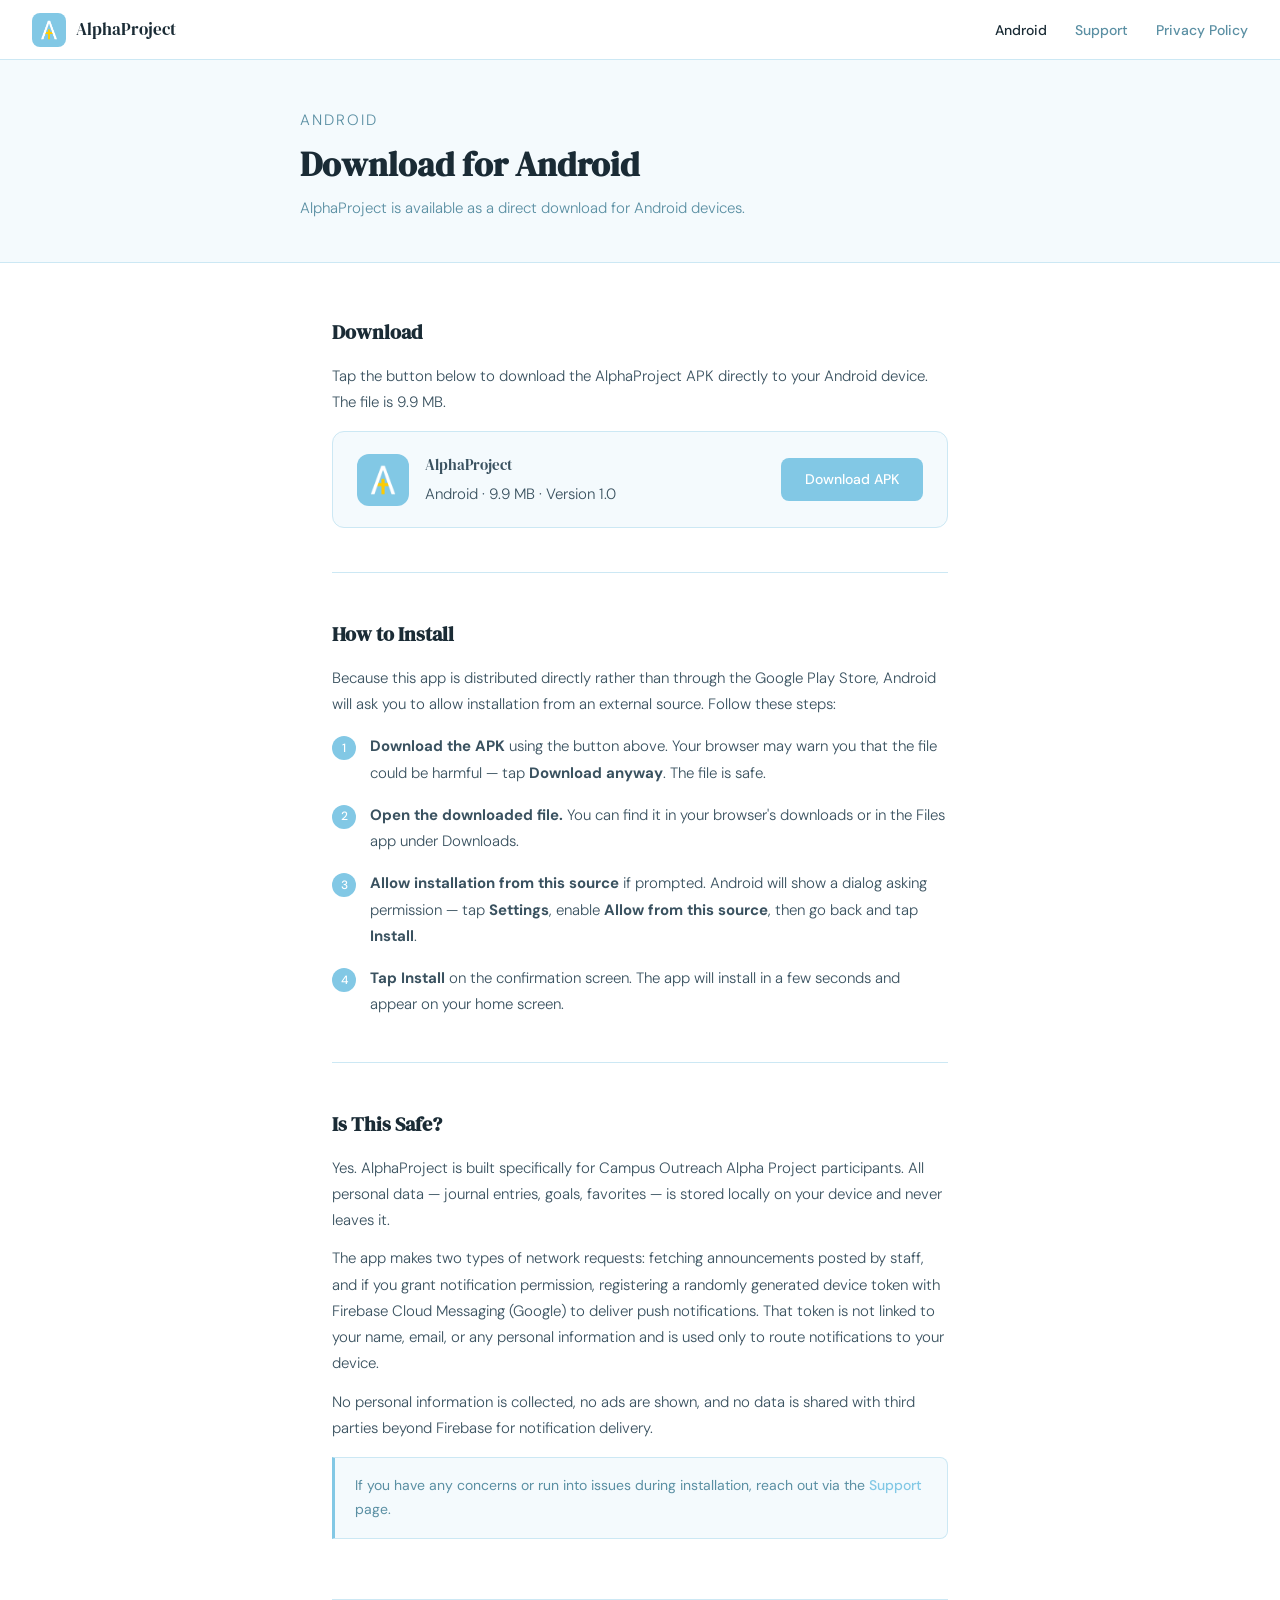
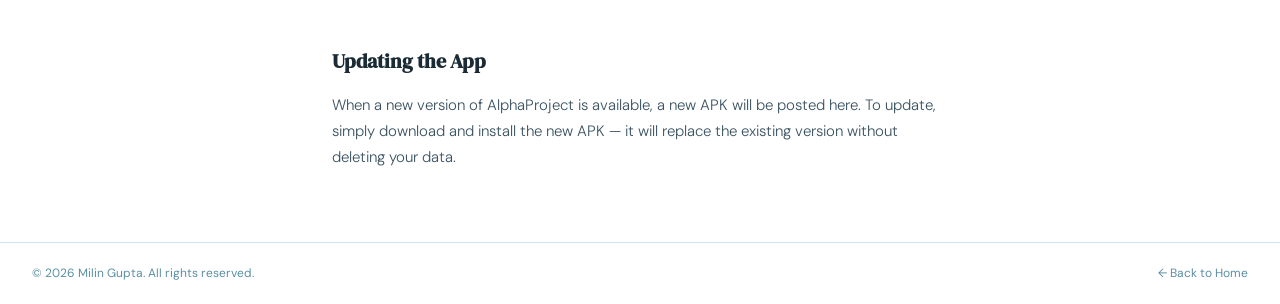
==== android.html @ f208bbdb "Add android app download page" ====
<!DOCTYPE html>
<html lang="en">
<head>
  <meta charset="UTF-8">
  <meta name="viewport" content="width=device-width, initial-scale=1.0">
  <meta name="color-scheme" content="light only">
  <title>Android — AlphaProject</title>
  <link rel="icon" type="image/png" href="icon.png">
  <link href="https://fonts.googleapis.com/css2?family=DM+Serif+Display&family=DM+Sans:wght@300;400;500&display=swap" rel="stylesheet">
  <link rel="stylesheet" href="styles.css">
  <script src="script.js" defer></script>
</head>
<body>

  <nav>
    <a class="nav-brand" href="index.html">
      <img class="nav-img" src="icon.png" alt="AlphaProject">
      <span class="nav-name">AlphaProject</span>
    </a>
    <ul class="nav-links" id="nav-links">
      <li><a href="android.html" class="active">Android</a></li>
      <li><a href="support.html">Support</a></li>
      <li><a href="privacy.html">Privacy Policy</a></li>
    </ul>
    <button class="nav-hamburger" id="nav-hamburger" aria-label="Toggle navigation">
      <span></span><span></span><span></span>
    </button>
  </nav>

  <div class="page-header">
    <div class="page-header-inner">
      <p class="page-label">Android</p>
      <h1>Download for Android</h1>
      <p>AlphaProject is available as a direct download for Android devices.</p>
    </div>
  </div>

  <div class="content">

    <div class="section">
      <h2>Download</h2>
      <p>Tap the button below to download the AlphaProject APK directly to your Android device. The file is 9.9 MB.</p>
      <div class="download-block">
        <img class="download-icon" src="icon.png" alt="AlphaProject">
        <div class="download-info">
          <p class="download-name">AlphaProject</p>
          <p class="download-meta">Android · 9.9 MB · Version 1.0</p>
        </div>
        <a class="download-btn" href="download/AlphaProject.apk" download>Download APK</a>
      </div>
    </div>

    <div class="section">
      <h2>How to Install</h2>
      <p>Because this app is distributed directly rather than through the Google Play Store, Android will ask you to allow installation from an external source. Follow these steps:</p>
      <ol class="install-steps">
        <li>
          <span class="step-num">1</span>
          <div>
            <strong>Download the APK</strong> using the button above. Your browser may warn you that the file could be harmful — tap <strong>Download anyway</strong>. The file is safe.
          </div>
        </li>
        <li>
          <span class="step-num">2</span>
          <div>
            <strong>Open the downloaded file.</strong> You can find it in your browser's downloads or in the Files app under Downloads.
          </div>
        </li>
        <li>
          <span class="step-num">3</span>
          <div>
            <strong>Allow installation from this source</strong> if prompted. Android will show a dialog asking permission — tap <strong>Settings</strong>, enable <strong>Allow from this source</strong>, then go back and tap <strong>Install</strong>.
          </div>
        </li>
        <li>
          <span class="step-num">4</span>
          <div>
            <strong>Tap Install</strong> on the confirmation screen. The app will install in a few seconds and appear on your home screen.
          </div>
        </li>
      </ol>
    </div>

    <div class="section">
      <h2>Is This Safe?</h2>
      <p>Yes. AlphaProject is built specifically for Campus Outreach Alpha Project participants. All personal data — journal entries, goals, favorites — is stored locally on your device and never leaves it.</p>
      <p>The app makes two types of network requests: fetching announcements posted by staff, and if you grant notification permission, registering a randomly generated device token with Firebase Cloud Messaging (Google) to deliver push notifications. That token is not linked to your name, email, or any personal information and is used only to route notifications to your device.</p>
      <p>No personal information is collected, no ads are shown, and no data is shared with third parties beyond Firebase for notification delivery.</p>
      <div class="highlight-box">
        If you have any concerns or run into issues during installation, reach out via the <a href="support.html" style="color: var(--blue); text-decoration: none; font-weight: 500;">Support</a> page.
      </div>
    </div>

    <div class="section">
      <h2>Updating the App</h2>
      <p>When a new version of AlphaProject is available, a new APK will be posted here. To update, simply download and install the new APK — it will replace the existing version without deleting your data.</p>
    </div>

  </div>

  <footer>
    <p>© 2026 Milin Gupta. All rights reserved.</p>
    <a href="index.html">← Back to Home</a>
  </footer>

</body>
</html>
---- styles.css ----
*, *::before, *::after { box-sizing: border-box; margin: 0; padding: 0; }

:root {
  --blue: #82C8E5;
  --yellow: #FFCC00;
  --white: #FFFFFF;
  --ink: #1a2b35;
  --soft: #f4fafd;
  --mid: #5a8fa3;
  --border: #cce8f4;
}

html { color-scheme: light only; }

body {
  background: var(--white);
  color: var(--ink);
  font-family: 'DM Sans', sans-serif;
  font-weight: 400;
  line-height: 1.7;
  -webkit-font-smoothing: antialiased;
}

/* NAV */
nav {
  background: var(--white);
  border-bottom: 1px solid var(--border);
  padding: 0 32px;
  display: flex;
  align-items: center;
  justify-content: space-between;
  height: 60px;
  position: sticky;
  top: 0;
  z-index: 100;
}

.nav-brand {
  display: flex;
  align-items: center;
  gap: 10px;
  text-decoration: none;
}

.nav-img {
  width: 34px;
  height: 34px;
  border-radius: 8px;
  flex-shrink: 0;
  display: block;
}

.nav-name {
  font-family: 'DM Serif Display', serif;
  font-size: 17px;
  color: var(--ink);
}

.nav-links {
  display: flex;
  gap: 28px;
  list-style: none;
}

.nav-links a {
  font-size: 14px;
  font-weight: 500;
  color: var(--mid);
  text-decoration: none;
  transition: color 0.2s;
}

.nav-links a:hover { color: var(--ink); }
.nav-links a.active { color: var(--ink); }

/* HERO (index.html only) */
.hero {
  background: var(--soft);
  border-bottom: 1px solid var(--border);
  padding: 72px 32px 64px;
  text-align: center;
}

.hero-img {
  width: 96px;
  height: 96px;
  border-radius: 22px;
  display: block;
  margin: 0 auto 28px;
  box-shadow: 0 8px 32px rgba(130, 200, 229, 0.35);
}

.hero h1 {
  font-family: 'DM Serif Display', serif;
  font-size: clamp(28px, 5vw, 42px);
  color: var(--ink);
  line-height: 1.2;
  margin-bottom: 14px;
}

.hero p {
  font-size: 16px;
  color: var(--mid);
  max-width: 480px;
  margin: 0 auto;
  font-weight: 300;
}

/* CARDS (index.html only) */
.cards {
  max-width: 760px;
  margin: 0 auto;
  padding: 56px 32px;
  display: grid;
  grid-template-columns: repeat(auto-fit, minmax(280px, 1fr));
  gap: 20px;
}

.card {
  background: var(--white);
  border: 1px solid var(--border);
  border-radius: 14px;
  padding: 28px 28px 24px;
  transition: box-shadow 0.2s, transform 0.2s;
}

.card:hover {
  box-shadow: 0 6px 24px rgba(130, 200, 229, 0.18);
  transform: translateY(-2px);
}

.card-icon {
  width: 40px;
  height: 40px;
  background: var(--soft);
  border-radius: 10px;
  display: flex;
  align-items: center;
  justify-content: center;
  margin-bottom: 16px;
}

.card h2 {
  font-family: 'DM Serif Display', serif;
  font-size: 19px;
  color: var(--ink);
  margin-bottom: 8px;
}

.card p {
  font-size: 14px;
  color: var(--mid);
  line-height: 1.6;
  margin-bottom: 18px;
}

.card a {
  display: inline-block;
  font-size: 13px;
  font-weight: 500;
  color: var(--blue);
  text-decoration: none;
  border-bottom: 1px solid var(--border);
  padding-bottom: 1px;
  transition: color 0.2s, border-color 0.2s;
}

.card a:hover {
  color: var(--ink);
  border-color: var(--ink);
}

/* CONTACT SECTION (index.html only) */
.contact {
  background: var(--soft);
  border-top: 1px solid var(--border);
  padding: 56px 32px;
  text-align: center;
}

.contact h2 {
  font-family: 'DM Serif Display', serif;
  font-size: 26px;
  color: var(--ink);
  margin-bottom: 10px;
}

.contact p {
  font-size: 15px;
  color: var(--mid);
  margin-bottom: 20px;
  font-weight: 300;
}

.contact-email {
  display: inline-block;
  background: var(--blue);
  color: var(--white);
  font-size: 14px;
  font-weight: 500;
  padding: 12px 28px;
  border-radius: 8px;
  text-decoration: none;
  transition: opacity 0.2s;
}

.contact-email:hover { opacity: 0.85; }

/* PAGE HEADER (support.html + privacy.html) */
.page-header {
  background: var(--soft);
  border-bottom: 1px solid var(--border);
  padding: 48px 32px 40px;
}

.page-header-inner {
  max-width: 680px;
  margin: 0 auto;
}

.page-label {
  font-size: 11px;
  font-weight: 500;
  letter-spacing: 2px;
  text-transform: uppercase;
  color: var(--mid);
  margin-bottom: 10px;
}

.page-header h1 {
  font-family: 'DM Serif Display', serif;
  font-size: clamp(24px, 4vw, 34px);
  color: var(--ink);
  line-height: 1.2;
  margin-bottom: 12px;
}

.page-header p {
  font-size: 15px;
  color: var(--mid);
  font-weight: 300;
}

.page-header .meta {
  font-size: 13px;
  color: var(--mid);
  font-weight: 300;
}

/* CONTENT (support.html + privacy.html) */
.content {
  max-width: 680px;
  margin: 0 auto;
  padding: 52px 32px 72px;
}

.section {
  margin-bottom: 44px;
  padding-bottom: 44px;
  border-bottom: 1px solid var(--border);
}

.section:last-child {
  border-bottom: none;
  margin-bottom: 0;
  padding-bottom: 0;
}

.section h2 {
  font-family: 'DM Serif Display', serif;
  font-size: 20px;
  color: var(--ink);
  margin-bottom: 14px;
}

.section p {
  font-size: 15px;
  color: #3a5260;
  line-height: 1.75;
  margin-bottom: 12px;
  font-weight: 300;
}

.section p:last-child { margin-bottom: 0; }

.section ul {
  margin: 12px 0 12px 20px;
}

.section ul li {
  font-size: 15px;
  color: #3a5260;
  line-height: 1.75;
  margin-bottom: 6px;
  font-weight: 300;
}

/* HIGHLIGHT BOX (support.html + privacy.html) */
.highlight-box {
  background: var(--soft);
  border: 1px solid var(--border);
  border-left: 3px solid var(--blue);
  border-radius: 0 8px 8px 0;
  padding: 16px 20px;
  margin: 16px 0;
  font-size: 14px;
  color: var(--mid);
  font-weight: 400;
}

/* CONTACT BLOCK (support.html + privacy.html) */
.contact-block {
  background: var(--soft);
  border: 1px solid var(--border);
  border-radius: 12px;
  padding: 28px;
  margin-top: 16px;
  text-align: center;
}

.contact-block p {
  margin-bottom: 6px !important;
  font-size: 14px;
}

.contact-block .name {
  font-family: 'DM Serif Display', serif;
  font-size: 18px;
  color: var(--ink);
  font-weight: 400;
  margin-bottom: 4px !important;
}

.contact-block .role {
  font-size: 13px;
  color: var(--mid);
  margin-bottom: 20px !important;
}

.contact-block a:not(.email-btn) {
  color: var(--blue);
  text-decoration: none;
  font-weight: 500;
  font-size: 15px;
}

.contact-block a:not(.email-btn):hover { text-decoration: underline; }

/* EMAIL BUTTON (support.html) */
.email-btn {
  display: inline-block;
  background: var(--blue);
  color: var(--white);
  font-size: 14px;
  font-weight: 500;
  padding: 12px 28px;
  border-radius: 8px;
  text-decoration: none;
  transition: opacity 0.2s;
}

.email-btn:hover { opacity: 0.85; }

/* FOOTER */
footer {
  border-top: 1px solid var(--border);
  padding: 20px 32px;
  display: flex;
  justify-content: space-between;
  align-items: center;
  flex-wrap: wrap;
  gap: 10px;
}

footer p { font-size: 12px; color: var(--mid); }

footer a {
  font-size: 12px;
  color: var(--mid);
  text-decoration: none;
}

footer a:hover { color: var(--ink); }

/* DOWNLOAD BLOCK (android.html) */
.download-block {
  background: var(--soft);
  border: 1px solid var(--border);
  border-radius: 12px;
  padding: 20px 24px;
  margin-top: 16px;
  display: flex;
  align-items: center;
  gap: 16px;
  flex-wrap: wrap;
}

.download-icon {
  width: 52px;
  height: 52px;
  border-radius: 12px;
  flex-shrink: 0;
}

.download-info {
  flex: 1;
  min-width: 120px;
}

.download-name {
  font-family: 'DM Serif Display', serif;
  font-size: 16px;
  color: var(--ink);
  margin-bottom: 2px !important;
  font-weight: 400;
}

.download-meta {
  font-size: 12px;
  color: var(--mid);
  margin-bottom: 0 !important;
}

.download-btn {
  display: inline-block;
  background: var(--blue);
  color: var(--white);
  font-size: 14px;
  font-weight: 500;
  padding: 10px 24px;
  border-radius: 8px;
  text-decoration: none;
  transition: opacity 0.2s;
  white-space: nowrap;
  flex-shrink: 0;
}

.download-btn:hover { opacity: 0.85; }

/* INSTALL STEPS (android.html) */
.install-steps {
  list-style: none;
  margin: 16px 0 0;
}

.install-steps li {
  display: flex;
  gap: 14px;
  align-items: flex-start;
  margin-bottom: 16px;
  font-size: 15px;
  color: #3a5260;
  line-height: 1.75;
  font-weight: 300;
}

.install-steps li:last-child { margin-bottom: 0; }

.step-num {
  background: var(--blue);
  color: var(--white);
  font-size: 12px;
  font-weight: 500;
  width: 24px;
  height: 24px;
  border-radius: 50%;
  display: flex;
  align-items: center;
  justify-content: center;
  flex-shrink: 0;
  margin-top: 3px;
}

/* HAMBURGER */
.nav-hamburger {
  display: none;
  flex-direction: column;
  justify-content: center;
  gap: 5px;
  background: none;
  border: none;
  cursor: pointer;
  padding: 4px;
  flex-shrink: 0;
}

.nav-hamburger span {
  display: block;
  width: 22px;
  height: 2px;
  background: var(--ink);
  border-radius: 2px;
  transition: opacity 0.2s;
}

.nav-hamburger:hover span { opacity: 0.6; }

/* RESPONSIVE */
@media (max-width: 600px) {
  nav {
    padding: 0 20px;
    flex-wrap: wrap;
    height: auto;
    min-height: 60px;
    align-items: center;
  }

  .nav-brand {
    height: 60px;
    flex: 1;
  }

  .nav-hamburger {
    display: flex;
    height: 60px;
    align-items: center;
  }

  .nav-links {
    display: none;
    flex-direction: column;
    gap: 0;
    width: 100%;
    border-top: 1px solid var(--border);
    padding: 8px 0 12px;
    order: 3;
  }

  .nav-links.open { display: flex; }

  .nav-links li { width: 100%; }

  .nav-links a {
    display: block;
    padding: 10px 0;
    font-size: 15px;
  }

  .hero { padding: 48px 20px 40px; }
  .cards { padding: 36px 20px; }
  .contact { padding: 40px 20px; }
  .page-header { padding: 36px 20px 28px; }
  .content { padding: 36px 20px 52px; }
  footer { padding: 16px 20px; flex-direction: column; align-items: flex-start; }
}
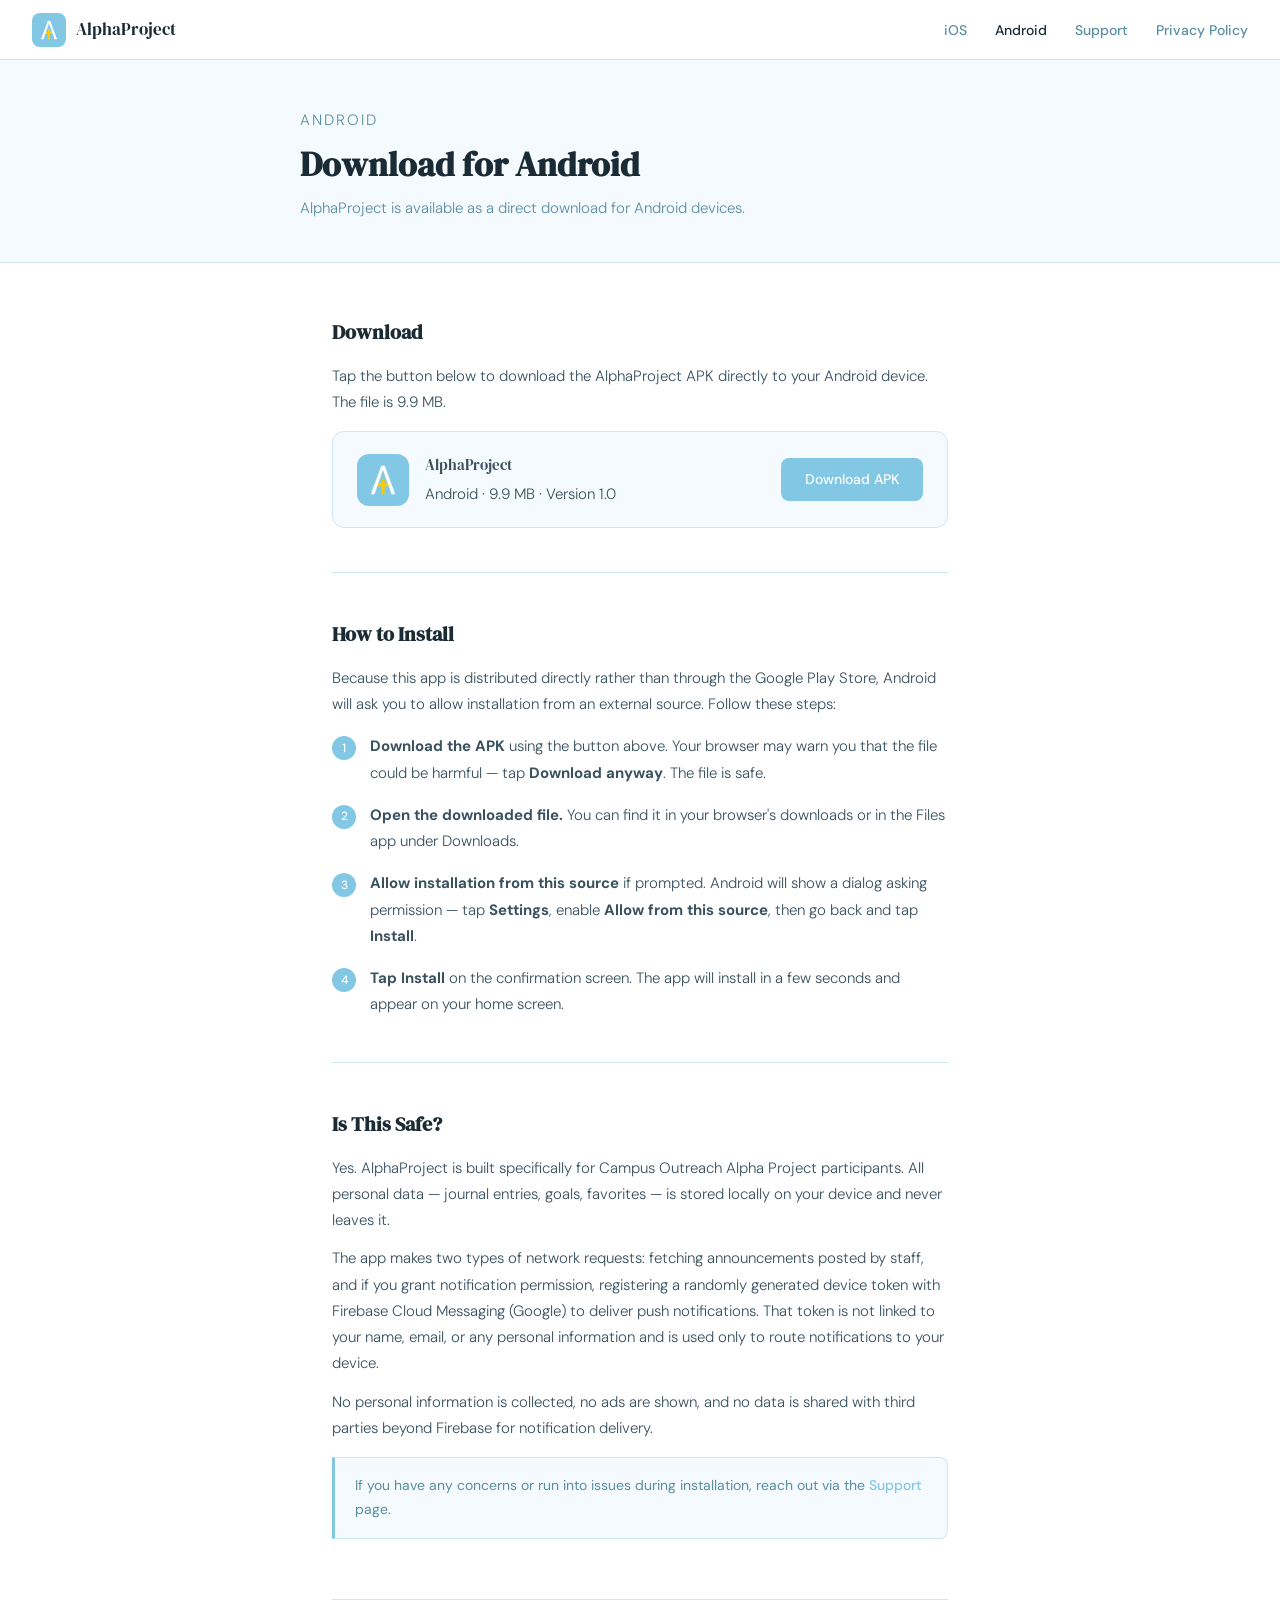
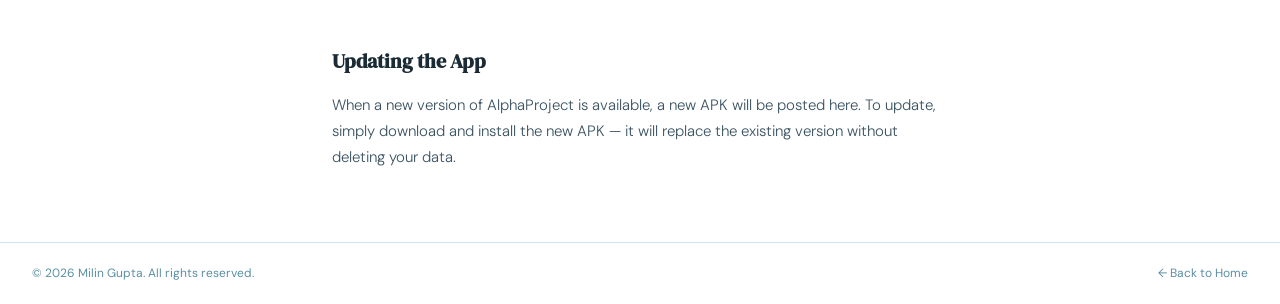
==== commit 33d3d50d: "Add iOS app page with App Store link" ====
--- a/android.html
+++ b/android.html
@@ -4,7 +4,7 @@
   <meta charset="UTF-8">
   <meta name="viewport" content="width=device-width, initial-scale=1.0">
   <meta name="color-scheme" content="light only">
-  <title>Android — AlphaProject</title>
+  <title>Android | AlphaProject</title>
   <link rel="icon" type="image/png" href="icon.png">
   <link href="https://fonts.googleapis.com/css2?family=DM+Serif+Display&family=DM+Sans:wght@300;400;500&display=swap" rel="stylesheet">
   <link rel="stylesheet" href="styles.css">
@@ -18,6 +18,7 @@
       <span class="nav-name">AlphaProject</span>
     </a>
     <ul class="nav-links" id="nav-links">
+      <li><a href="ios.html">iOS</a></li>
       <li><a href="android.html" class="active">Android</a></li>
       <li><a href="support.html">Support</a></li>
       <li><a href="privacy.html">Privacy Policy</a></li>
